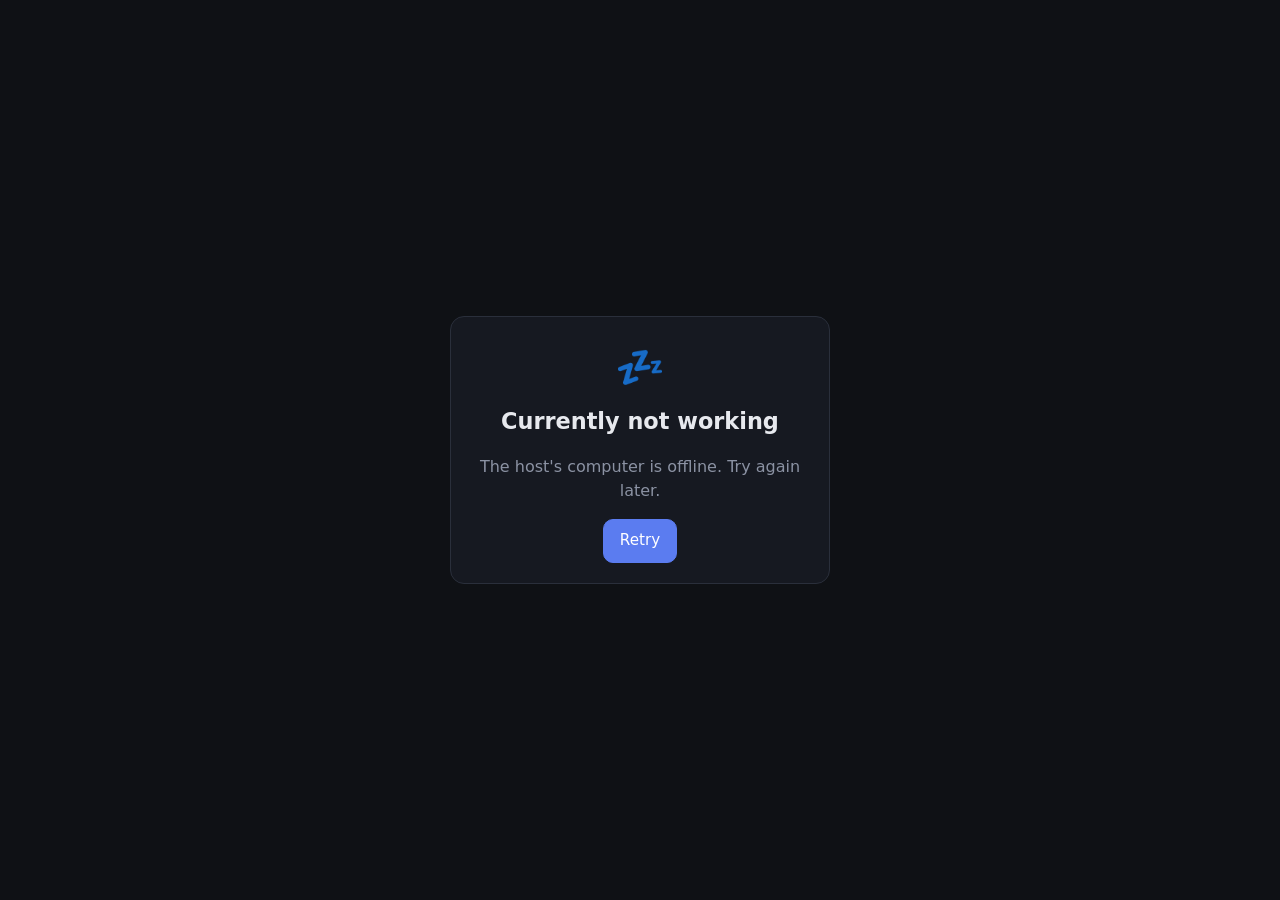
==== docs/index.html @ 932a5809 "Serve site from docs/ via branch deploy instead of Actions Co-Authored-By: Claude Sonnet 5.5 <norepl" ====
<!doctype html>
<html lang="en">
<head>
  <meta charset="utf-8">
  <meta name="viewport" content="width=device-width, initial-scale=1, viewport-fit=cover">
  <meta name="theme-color" content="#0f1115">
  <meta name="color-scheme" content="dark">
  <title>Chat</title>
  <link rel="manifest" href="manifest.webmanifest">
  <link rel="icon" href="icons/icon.svg" type="image/svg+xml">
  <link rel="apple-touch-icon" href="icons/icon-192.png">
  <link rel="stylesheet" href="style.css">
</head>
<body>
  <!-- Loading -->
  <section id="view-loading" class="center-view">
    <div class="spinner" aria-label="Loading"></div>
  </section>

  <!-- Offline / not working -->
  <section id="view-offline" class="center-view" hidden>
    <div class="card narrow">
      <div class="big-icon">&#x1F4A4;</div>
      <h1>Currently not working</h1>
      <p class="muted" id="offline-detail">The host's computer is offline. Try again later.</p>
      <button class="btn primary" id="offline-retry">Retry</button>
    </div>
  </section>

  <!-- Disabled -->
  <section id="view-disabled" class="center-view" hidden>
    <div class="card narrow">
      <div class="big-icon">&#x23F8;&#xFE0F;</div>
      <h1>Account paused</h1>
      <p class="muted">Your account is temporarily disabled.</p>
      <p id="disabled-until"></p>
      <div class="row gap">
        <button class="btn primary" id="disabled-retry">Check again</button>
        <button class="btn" data-action="logout">Log out</button>
      </div>
    </div>
  </section>

  <!-- Login -->
  <section id="view-login" class="center-view" hidden>
    <form class="card narrow" id="login-form" autocomplete="on">
      <div class="logo"><img src="icons/icon.svg" alt="" width="56" height="56"></div>
      <h1>Sign in</h1>
      <label>Username
        <input name="username" autocomplete="username" autocapitalize="none" spellcheck="false" required>
      </label>
      <label>Key
        <input name="key" type="password" autocomplete="current-password" spellcheck="false" required>
      </label>
      <p class="error" id="login-error" hidden></p>
      <button class="btn primary wide" type="submit">Sign in</button>
    </form>
  </section>

  <!-- Chat -->
  <section id="view-chat" class="app" hidden>
    <aside id="drawer" class="drawer">
      <div class="drawer-head">
        <button class="btn primary wide" id="new-chat">+ New chat</button>
      </div>
      <nav id="conv-list" class="conv-list"></nav>
      <div class="drawer-foot">
        <div class="meter" id="meter">
          <div class="meter-label" id="meter-label"></div>
          <div class="meter-bar"><div id="meter-fill"></div></div>
          <div class="meter-sub muted" id="meter-sub"></div>
        </div>
        <button class="btn wide" id="open-admin" hidden>Admin</button>
        <button class="btn wide ghost" data-action="logout">Log out <span id="whoami" class="muted"></span></button>
      </div>
    </aside>
    <div id="scrim" class="scrim" hidden></div>
    <main class="chat-main">
      <header class="topbar">
        <button class="icon-btn" id="menu-btn" aria-label="Conversations">&#9776;</button>
        <div class="topbar-title" id="chat-title">New chat</div>
        <button class="icon-btn" id="delete-chat" aria-label="Delete chat" title="Delete chat" hidden>&#128465;</button>
      </header>
      <div id="messages" class="messages">
        <div class="empty-hint" id="empty-hint">Ask me anything.</div>
      </div>
      <form id="composer" class="composer">
        <textarea id="input" rows="1" placeholder="Message" enterkeyhint="send"></textarea>
        <button class="send-btn" id="send" type="submit" aria-label="Send">&#10148;</button>
      </form>
    </main>
  </section>

  <!-- Admin -->
  <section id="view-admin" class="admin" hidden>
    <header class="topbar">
      <button class="icon-btn" id="admin-back" aria-label="Back">&#8592;</button>
      <div class="topbar-title">Accounts</div>
      <span></span>
    </header>
    <div class="admin-body">
      <form class="card" id="create-form">
        <h2>Create account</h2>
        <div class="grid3">
          <label>Username <input name="username" autocapitalize="none" spellcheck="false" required></label>
          <label>Daily tokens <input name="daily_allowance" type="number" min="0" step="1000" value="20000"></label>
          <label>Top-up tokens <input name="topup" type="number" min="0" step="1000" value="0"></label>
        </div>
        <p class="error" id="create-error" hidden></p>
        <button class="btn primary" type="submit">Create</button>
      </form>
      <div class="card keybox" id="keybox" hidden>
        <h2 id="keybox-title">New key</h2>
        <p class="muted">Shown only once. Send it to your friend now.</p>
        <div class="row gap">
          <code id="keybox-key" class="keytext"></code>
          <button class="btn" id="keybox-copy">Copy</button>
        </div>
        <button class="btn ghost" id="keybox-close">Done</button>
      </div>
      <input id="search" class="search" type="search" placeholder="Search by username or paste a key" autocapitalize="none" spellcheck="false">
      <div id="accounts"></div>
    </div>
  </section>

  <div id="toast" class="toast" hidden></div>
  <script src="app.js"></script>
</body>
</html>
---- docs/style.css ----
:root {
  --bg: #0f1115;
  --panel: #161921;
  --panel2: #1d212b;
  --line: #2a2f3b;
  --text: #e7e9ee;
  --muted: #8b92a3;
  --accent: #7c9cff;
  --accent2: #5b7cf0;
  --danger: #ff6b6b;
  --ok: #4fd18b;
  --radius: 14px;
  --safe-b: env(safe-area-inset-bottom, 0px);
  --safe-t: env(safe-area-inset-top, 0px);
}
* { box-sizing: border-box; }
html, body { height: 100%; margin: 0; }
body {
  background: var(--bg);
  color: var(--text);
  font: 16px/1.5 system-ui, -apple-system, "Segoe UI", Roboto, sans-serif;
  -webkit-font-smoothing: antialiased;
  overflow: hidden;
}
[hidden] { display: none !important; }
h1 { font-size: 1.4rem; margin: 0 0 .5rem; }
h2 { font-size: 1.05rem; margin: 0 0 .75rem; }
.muted { color: var(--muted); }
.error { color: var(--danger); margin: .25rem 0; font-size: .9rem; }
.row { display: flex; align-items: center; flex-wrap: wrap; }
.gap { gap: .5rem; }

/* ---------- controls ---------- */
.btn {
  appearance: none; border: 1px solid var(--line); background: var(--panel2); color: var(--text);
  padding: .6rem 1rem; border-radius: 10px; font: inherit; font-size: .95rem; cursor: pointer;
}
.btn:hover { border-color: #3a4152; }
.btn.primary { background: var(--accent2); border-color: var(--accent2); color: #fff; }
.btn.primary:hover { background: var(--accent); }
.btn.danger { color: var(--danger); }
.btn.ghost { background: transparent; }
.btn.small { padding: .35rem .7rem; font-size: .85rem; }
.btn.wide { width: 100%; }
.btn:disabled { opacity: .5; cursor: default; }
.icon-btn {
  appearance: none; border: 0; background: transparent; color: var(--text);
  font-size: 1.3rem; width: 44px; height: 44px; border-radius: 10px; cursor: pointer;
}
.icon-btn:hover { background: var(--panel2); }
input, textarea, select {
  font: inherit; color: var(--text); background: var(--bg); border: 1px solid var(--line);
  border-radius: 10px; padding: .6rem .75rem; width: 100%;
}
input:focus, textarea:focus, select:focus { outline: 2px solid var(--accent2); outline-offset: -1px; }
label { display: block; font-size: .85rem; color: var(--muted); margin-bottom: .75rem; }
label input { margin-top: .3rem; }

/* ---------- centered views ---------- */
.center-view { height: 100%; display: grid; place-items: center; padding: 16px; }
.card { background: var(--panel); border: 1px solid var(--line); border-radius: var(--radius); padding: 1.25rem; }
.card.narrow { width: 100%; max-width: 380px; text-align: center; }
.card.narrow label, .card.narrow .error { text-align: left; }
.big-icon { font-size: 2.5rem; margin-bottom: .5rem; }
.logo { margin-bottom: .5rem; }
.spinner {
  width: 36px; height: 36px; border-radius: 50%;
  border: 3px solid var(--line); border-top-color: var(--accent); animation: spin 1s linear infinite;
}
@keyframes spin { to { transform: rotate(360deg); } }

/* ---------- chat layout ---------- */
.app { height: 100%; display: flex; }
.drawer {
  width: 280px; flex-shrink: 0; background: var(--panel); border-right: 1px solid var(--line);
  display: flex; flex-direction: column; padding-top: var(--safe-t);
}
.drawer-head, .drawer-foot { padding: 12px; }
.drawer-foot { border-top: 1px solid var(--line); display: grid; gap: 8px; padding-bottom: calc(12px + var(--safe-b)); }
.conv-list { flex: 1; overflow-y: auto; padding: 0 8px; }
.conv-item {
  display: block; width: 100%; text-align: left; border: 0; background: transparent; color: var(--text);
  padding: .6rem .75rem; border-radius: 10px; font: inherit; font-size: .92rem; cursor: pointer;
  white-space: nowrap; overflow: hidden; text-overflow: ellipsis;
}
.conv-item:hover { background: var(--panel2); }
.conv-item.active { background: var(--panel2); color: #fff; }
.scrim { position: fixed; inset: 0; background: rgba(0,0,0,.5); z-index: 9; }

.chat-main { flex: 1; display: flex; flex-direction: column; min-width: 0; height: 100%; }
.topbar {
  display: flex; align-items: center; justify-content: space-between; gap: 8px;
  padding: calc(6px + var(--safe-t)) 8px 6px; border-bottom: 1px solid var(--line); background: var(--bg);
}
.topbar-title { flex: 1; font-weight: 600; white-space: nowrap; overflow: hidden; text-overflow: ellipsis; text-align: center; }
#menu-btn { visibility: hidden; }

.messages { flex: 1; overflow-y: auto; padding: 16px; display: flex; flex-direction: column; gap: 14px; }
.empty-hint { margin: auto; color: var(--muted); }
.msg { max-width: 760px; width: 100%; margin: 0 auto; }
.msg.user .bubble {
  margin-left: auto; width: fit-content; max-width: 85%; background: var(--accent2); color: #fff;
  padding: .55rem .9rem; border-radius: 18px 18px 4px 18px; white-space: pre-wrap; word-wrap: break-word;
}
.msg.assistant .bubble { word-wrap: break-word; }
.msg.assistant .bubble p { margin: 0 0 .7rem; }
.msg.assistant .bubble p:last-child { margin-bottom: 0; }
.msg.assistant .bubble ul, .msg.assistant .bubble ol { margin: 0 0 .7rem; padding-left: 1.4rem; }
.msg.assistant .bubble h3 { font-size: 1.05rem; margin: .8rem 0 .4rem; }
.msg.error .bubble { color: var(--danger); font-size: .92rem; }
.msg .meta { font-size: .75rem; color: var(--muted); margin-top: .3rem; }
code { font-family: ui-monospace, "JetBrains Mono", Menlo, Consolas, monospace; font-size: .88em; }
.bubble :not(pre) > code { background: var(--panel2); padding: .1rem .35rem; border-radius: 5px; }
.codeblock { position: relative; margin: 0 0 .7rem; }
.codeblock pre {
  margin: 0; background: #0a0c10; border: 1px solid var(--line); border-radius: 10px;
  padding: .8rem; overflow-x: auto; font-size: .85rem; line-height: 1.45;
}
.codeblock .lang { font-size: .72rem; color: var(--muted); padding: 0 0 .25rem .2rem; }
.codeblock .copy { position: absolute; top: 1.4rem; right: .4rem; }
.cursor::after { content: "\258D"; animation: blink 1s steps(2) infinite; color: var(--accent); }
@keyframes blink { 50% { opacity: 0; } }

.composer {
  display: flex; gap: 8px; align-items: flex-end; padding: 10px 12px calc(10px + var(--safe-b));
  border-top: 1px solid var(--line); background: var(--bg); max-width: 784px; width: 100%; margin: 0 auto;
}
.composer textarea { resize: none; max-height: 40vh; border-radius: 20px; padding: .6rem 1rem; }
.send-btn {
  flex-shrink: 0; width: 44px; height: 44px; border-radius: 50%; border: 0; background: var(--accent2);
  color: #fff; font-size: 1.1rem; cursor: pointer;
}
.send-btn:disabled { opacity: .4; }

.meter-label { font-size: .85rem; }
.meter-bar { height: 6px; background: var(--panel2); border-radius: 3px; overflow: hidden; margin: .35rem 0; }
#meter-fill { height: 100%; width: 0; background: var(--ok); transition: width .3s; }
.meter-sub { font-size: .75rem; }

/* ---------- admin ---------- */
.admin { height: 100%; display: flex; flex-direction: column; }
.admin-body { flex: 1; overflow-y: auto; padding: 16px; display: grid; gap: 14px; align-content: start; max-width: 900px; width: 100%; margin: 0 auto; }
.grid3 { display: grid; grid-template-columns: 1fr; gap: 0 12px; }
.search { font-size: 1rem; }
.keybox { border-color: var(--accent2); }
.keytext { flex: 1; min-width: 0; word-break: break-all; background: var(--bg); padding: .5rem .7rem; border-radius: 8px; border: 1px solid var(--line); user-select: all; }
.keybox .btn.ghost { margin-top: .75rem; }
#accounts { display: grid; gap: 12px; }
.acc-head { display: flex; align-items: center; gap: 8px; flex-wrap: wrap; margin-bottom: .5rem; }
.acc-name { font-weight: 600; font-size: 1.05rem; }
.badge { font-size: .72rem; padding: .1rem .5rem; border-radius: 99px; background: var(--panel2); border: 1px solid var(--line); }
.badge.owner { color: var(--accent); border-color: var(--accent2); }
.badge.off { color: var(--danger); border-color: var(--danger); }
.acc-stats { display: grid; grid-template-columns: repeat(2, 1fr); gap: 4px 12px; font-size: .85rem; margin-bottom: .75rem; }
.acc-stats b { font-weight: 600; }
.acc-actions { display: grid; gap: 8px; }
.acc-actions .row input, .acc-actions .row select { width: auto; flex: 1; min-width: 70px; padding: .35rem .6rem; }

.toast {
  position: fixed; left: 50%; bottom: calc(90px + var(--safe-b)); transform: translateX(-50%);
  background: var(--panel2); border: 1px solid var(--line); padding: .6rem 1rem; border-radius: 10px;
  z-index: 20; max-width: calc(100% - 32px); font-size: .9rem;
}

/* ---------- phone ---------- */
@media (max-width: 760px) {
  .drawer {
    position: fixed; top: 0; bottom: 0; left: 0; z-index: 10; width: 82%; max-width: 320px;
    transform: translateX(-100%); transition: transform .2s ease;
  }
  .drawer.open { transform: none; }
  #menu-btn { visibility: visible; }
}
@media (min-width: 761px) {
  .scrim { display: none !important; }
  .grid3 { grid-template-columns: 2fr 1fr 1fr; }
  .acc-stats { grid-template-columns: repeat(4, 1fr); }
}
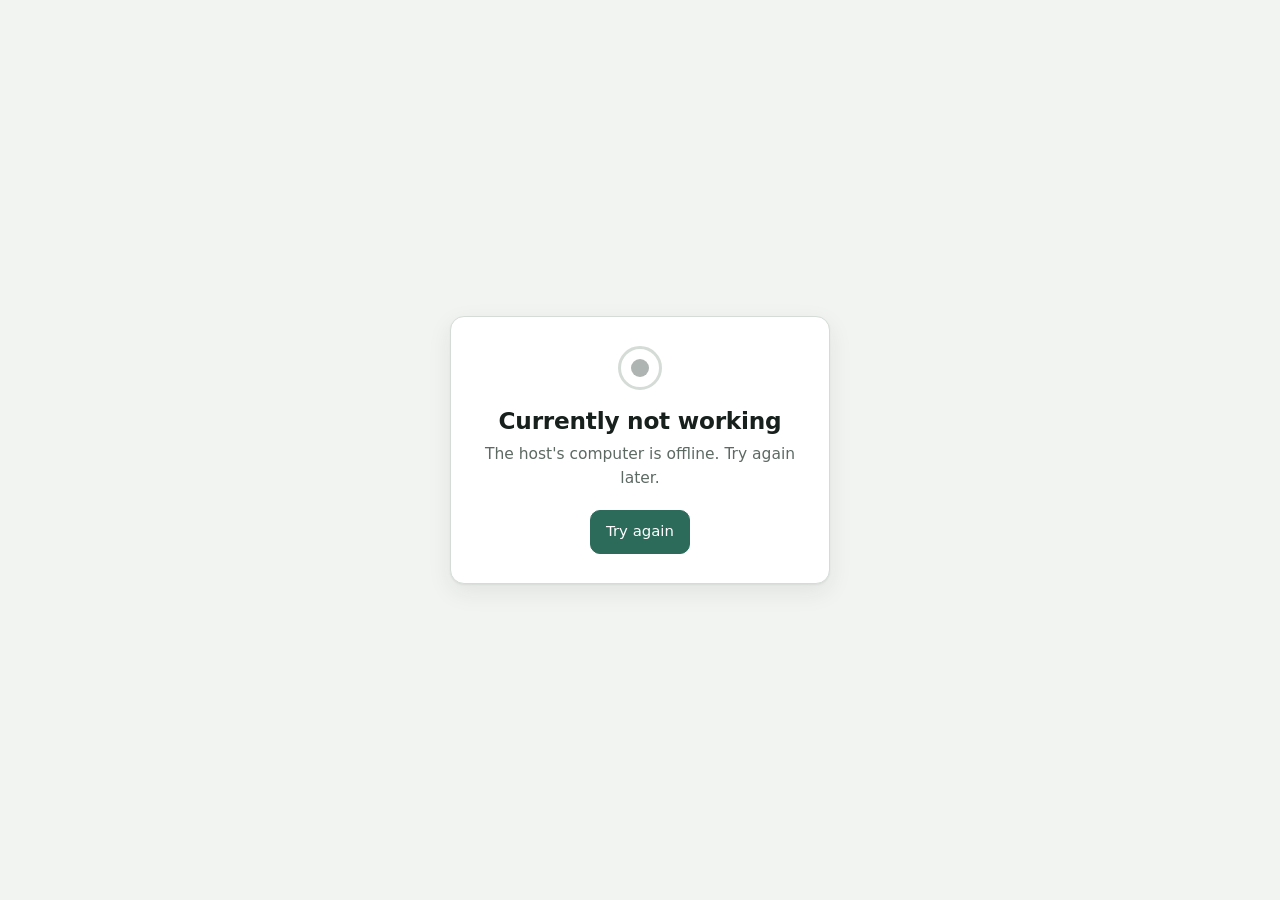
==== commit db22823b: "Frontend revamp: new look, projects, settings, edit/regenerate, stop, attachments, code panel - Ligh" ====
--- a/docs/index.html
+++ b/docs/index.html
@@ -2,14 +2,19 @@
 <html lang="en">
 <head>
   <meta charset="utf-8">
-  <meta name="viewport" content="width=device-width, initial-scale=1, viewport-fit=cover">
-  <meta name="theme-color" content="#0f1115">
-  <meta name="color-scheme" content="dark">
-  <title>Chat</title>
+  <meta name="viewport" content="width=device-width, initial-scale=1, viewport-fit=cover, interactive-widget=resizes-content">
+  <meta name="theme-color" content="#f2f4f1" media="(prefers-color-scheme: light)">
+  <meta name="theme-color" content="#151a18" media="(prefers-color-scheme: dark)">
+  <meta name="color-scheme" content="light dark">
+  <title>Nook</title>
   <link rel="manifest" href="manifest.webmanifest">
   <link rel="icon" href="icons/icon.svg" type="image/svg+xml">
   <link rel="apple-touch-icon" href="icons/icon-192.png">
   <link rel="stylesheet" href="style.css">
+  <script>
+    // Apply the saved theme before first paint (no flash).
+    try { var t = JSON.parse(localStorage.getItem("theme")); if (t === "light" || t === "dark") document.documentElement.dataset.theme = t; } catch (e) {}
+  </script>
 </head>
 <body>
   <!-- Loading -->
@@ -20,21 +25,21 @@
   <!-- Offline / not working -->
   <section id="view-offline" class="center-view" hidden>
     <div class="card narrow">
-      <div class="big-icon">&#x1F4A4;</div>
+      <div class="status-mark off" aria-hidden="true"></div>
       <h1>Currently not working</h1>
       <p class="muted" id="offline-detail">The host's computer is offline. Try again later.</p>
-      <button class="btn primary" id="offline-retry">Retry</button>
+      <button class="btn primary" id="offline-retry">Try again</button>
     </div>
   </section>
 
   <!-- Disabled -->
   <section id="view-disabled" class="center-view" hidden>
     <div class="card narrow">
-      <div class="big-icon">&#x23F8;&#xFE0F;</div>
+      <div class="status-mark paused" aria-hidden="true"></div>
       <h1>Account paused</h1>
       <p class="muted">Your account is temporarily disabled.</p>
       <p id="disabled-until"></p>
-      <div class="row gap">
+      <div class="row gap center">
         <button class="btn primary" id="disabled-retry">Check again</button>
         <button class="btn" data-action="logout">Log out</button>
       </div>
@@ -43,9 +48,10 @@
 
   <!-- Login -->
   <section id="view-login" class="center-view" hidden>
-    <form class="card narrow" id="login-form" autocomplete="on">
-      <div class="logo"><img src="icons/icon.svg" alt="" width="56" height="56"></div>
-      <h1>Sign in</h1>
+    <form class="card narrow login" id="login-form" autocomplete="on">
+      <img class="logo" src="icons/icon.svg" alt="" width="52" height="52">
+      <h1>Welcome to Nook</h1>
+      <p class="muted">Sign in with the username and key you were given.</p>
       <label>Username
         <input name="username" autocomplete="username" autocapitalize="none" spellcheck="false" required>
       </label>
@@ -59,44 +65,89 @@
 
   <!-- Chat -->
   <section id="view-chat" class="app" hidden>
-    <aside id="drawer" class="drawer">
+    <aside id="drawer" class="drawer" aria-label="Chats">
       <div class="drawer-head">
-        <button class="btn primary wide" id="new-chat">+ New chat</button>
-      </div>
-      <nav id="conv-list" class="conv-list"></nav>
+        <div class="brand"><img src="icons/icon.svg" alt="" width="26" height="26"><span>Nook</span></div>
+        <button class="icon-btn" id="theme-btn" aria-label="Theme" title="Theme"></button>
+        <button class="icon-btn desktop-only" id="collapse-btn" aria-label="Hide sidebar" title="Hide sidebar" data-icon="sidebar"></button>
+      </div>
+      <div class="drawer-actions">
+        <button class="btn primary wide" id="new-chat"><span data-icon="plus"></span>New chat</button>
+        <div class="search-wrap">
+          <span data-icon="search"></span>
+          <input id="chat-search" type="search" placeholder="Search chats" autocomplete="off" spellcheck="false" aria-label="Search chats">
+        </div>
+      </div>
+      <div class="drawer-scroll">
+        <div class="section-head">
+          <span>Projects</span>
+          <button class="icon-btn tiny" id="new-project" aria-label="New project" title="New project" data-icon="plus"></button>
+        </div>
+        <nav id="project-list" class="project-list"></nav>
+        <div class="section-head"><span id="chats-head">Chats</span></div>
+        <nav id="conv-list" class="conv-list"></nav>
+      </div>
       <div class="drawer-foot">
         <div class="meter" id="meter">
           <div class="meter-label" id="meter-label"></div>
           <div class="meter-bar"><div id="meter-fill"></div></div>
           <div class="meter-sub muted" id="meter-sub"></div>
         </div>
-        <button class="btn wide" id="open-admin" hidden>Admin</button>
-        <button class="btn wide ghost" data-action="logout">Log out <span id="whoami" class="muted"></span></button>
+        <div class="foot-row">
+          <button class="btn ghost" id="open-settings"><span data-icon="settings"></span>Settings</button>
+          <button class="btn ghost" id="open-admin" hidden><span data-icon="users"></span>Admin</button>
+        </div>
+        <button class="btn ghost wide logout" data-action="logout"><span data-icon="logout"></span>Log out <span id="whoami" class="muted"></span></button>
       </div>
     </aside>
     <div id="scrim" class="scrim" hidden></div>
     <main class="chat-main">
       <header class="topbar">
-        <button class="icon-btn" id="menu-btn" aria-label="Conversations">&#9776;</button>
-        <div class="topbar-title" id="chat-title">New chat</div>
-        <button class="icon-btn" id="delete-chat" aria-label="Delete chat" title="Delete chat" hidden>&#128465;</button>
+        <button class="icon-btn" id="menu-btn" aria-label="Show chats" title="Show chats" data-icon="menu"></button>
+        <div class="topbar-title">
+          <span id="chat-project" class="project-tag" hidden></span>
+          <span id="chat-title">New chat</span>
+        </div>
+        <button class="icon-btn" id="rename-chat" aria-label="Rename chat" title="Rename chat" data-icon="edit" hidden></button>
+        <button class="icon-btn" id="delete-chat" aria-label="Delete chat" title="Delete chat" data-icon="trash" hidden></button>
       </header>
-      <div id="messages" class="messages">
-        <div class="empty-hint" id="empty-hint">Ask me anything.</div>
-      </div>
-      <form id="composer" class="composer">
-        <textarea id="input" rows="1" placeholder="Message" enterkeyhint="send"></textarea>
-        <button class="send-btn" id="send" type="submit" aria-label="Send">&#10148;</button>
-      </form>
+      <div id="messages" class="messages"></div>
+      <div class="composer-wrap">
+        <form id="composer" class="composer">
+          <div id="attach-chips" class="chips" hidden></div>
+          <textarea id="input" rows="1" placeholder="Message Nook" enterkeyhint="send" aria-label="Message"></textarea>
+          <div class="composer-row">
+            <button class="icon-btn" id="attach-btn" type="button" aria-label="Attach text files" title="Attach text or code files" data-icon="clip"></button>
+            <input id="file-input" type="file" multiple hidden>
+            <span class="composer-hint muted" id="composer-hint"></span>
+            <button class="send-btn" id="send" type="submit" aria-label="Send" title="Send" data-icon="send"></button>
+            <button class="send-btn stop" id="stop" type="button" aria-label="Stop" title="Stop" data-icon="stop" hidden></button>
+          </div>
+        </form>
+      </div>
     </main>
+    <aside id="panel" class="panel" hidden aria-label="Code">
+      <header class="panel-head">
+        <div class="panel-title" id="panel-title">snippet.txt</div>
+        <div class="tabs" id="panel-tabs" role="tablist">
+          <button class="tab active" data-tab="code" role="tab">Code</button>
+          <button class="tab" data-tab="preview" role="tab">Preview</button>
+        </div>
+        <button class="icon-btn" id="panel-copy" aria-label="Copy code" title="Copy" data-icon="copy"></button>
+        <button class="icon-btn" id="panel-download" aria-label="Download" title="Download" data-icon="download"></button>
+        <button class="icon-btn" id="panel-close" aria-label="Close panel" title="Close (Esc)" data-icon="close"></button>
+      </header>
+      <pre class="panel-code" id="panel-code"><code></code></pre>
+      <iframe id="panel-preview" class="panel-preview" sandbox="allow-scripts" title="HTML preview" hidden></iframe>
+    </aside>
   </section>
 
   <!-- Admin -->
   <section id="view-admin" class="admin" hidden>
     <header class="topbar">
-      <button class="icon-btn" id="admin-back" aria-label="Back">&#8592;</button>
-      <div class="topbar-title">Accounts</div>
-      <span></span>
+      <button class="icon-btn" id="admin-back" aria-label="Back" title="Back to chat" data-icon="back"></button>
+      <div class="topbar-title"><span>Accounts</span></div>
+      <span class="icon-spacer"></span>
     </header>
     <div class="admin-body">
       <form class="card" id="create-form">
@@ -107,7 +158,7 @@
           <label>Top-up tokens <input name="topup" type="number" min="0" step="1000" value="0"></label>
         </div>
         <p class="error" id="create-error" hidden></p>
-        <button class="btn primary" type="submit">Create</button>
+        <button class="btn primary" type="submit">Create account</button>
       </form>
       <div class="card keybox" id="keybox" hidden>
         <h2 id="keybox-title">New key</h2>
@@ -123,7 +174,87 @@
     </div>
   </section>
 
-  <div id="toast" class="toast" hidden></div>
+  <!-- Settings dialog -->
+  <dialog id="settings-dialog" class="dialog">
+    <form method="dialog" id="settings-form">
+      <h2>Settings</h2>
+      <label>Custom instructions
+        <span class="field-help">Nook reads these before every chat. For example how you'd like answers written, or things to keep in mind about you.</span>
+        <textarea name="instructions" rows="7" maxlength="2000"></textarea>
+        <span class="counter" data-counter-for="instructions"></span>
+      </label>
+      <fieldset class="theme-pick">
+        <legend>Theme</legend>
+        <label><input type="radio" name="theme" value="system"> System</label>
+        <label><input type="radio" name="theme" value="light"> Light</label>
+        <label><input type="radio" name="theme" value="dark"> Dark</label>
+      </fieldset>
+      <p class="error" id="settings-error" hidden></p>
+      <div class="dialog-actions">
+        <button class="btn ghost" value="cancel" formnovalidate>Cancel</button>
+        <button class="btn primary" value="save" id="settings-save">Save</button>
+      </div>
+    </form>
+  </dialog>
+
+  <!-- Project dialog -->
+  <dialog id="project-dialog" class="dialog wide">
+    <form method="dialog" id="project-form">
+      <h2 id="project-dialog-title">New project</h2>
+      <label>Name <input name="name" maxlength="80" required></label>
+      <label>Instructions
+        <span class="field-help">Included in every chat in this project, after your custom instructions.</span>
+        <textarea name="instructions" rows="5" maxlength="2000"></textarea>
+        <span class="counter" data-counter-for="instructions"></span>
+      </label>
+      <div id="project-files-section">
+        <div class="files-head">
+          <span>Files <span class="muted" id="project-files-total"></span></span>
+          <button class="btn small" type="button" id="project-add-file"><span data-icon="clip"></span>Add files</button>
+          <input type="file" id="project-file-input" multiple hidden>
+        </div>
+        <ul class="file-list" id="project-files"></ul>
+        <p class="field-help">Text and code files only. Files that don't fit in a chat's context window are left out, and Nook tells you which.</p>
+      </div>
+      <p class="error" id="project-error" hidden></p>
+      <div class="dialog-actions">
+        <button class="btn danger ghost" type="button" id="project-delete">Delete project</button>
+        <span class="grow"></span>
+        <button class="btn ghost" value="cancel" formnovalidate>Cancel</button>
+        <button class="btn primary" value="save">Save</button>
+      </div>
+    </form>
+  </dialog>
+
+  <!-- Delete project dialog -->
+  <dialog id="delete-project-dialog" class="dialog">
+    <form method="dialog">
+      <h2>Delete this project?</h2>
+      <p class="muted">Its instructions and files are deleted. What should happen to its chats?</p>
+      <fieldset class="choice">
+        <label><input type="radio" name="chats" value="keep" checked> Keep the chats (move them out of the project)</label>
+        <label><input type="radio" name="chats" value="delete"> Delete the chats too</label>
+      </fieldset>
+      <div class="dialog-actions">
+        <button class="btn ghost" value="cancel">Cancel</button>
+        <button class="btn primary danger-fill" value="delete">Delete project</button>
+      </div>
+    </form>
+  </dialog>
+
+  <!-- Rename dialog -->
+  <dialog id="rename-dialog" class="dialog">
+    <form method="dialog">
+      <h2>Rename chat</h2>
+      <label>Title <input name="title" maxlength="120" required></label>
+      <div class="dialog-actions">
+        <button class="btn ghost" value="cancel" formnovalidate>Cancel</button>
+        <button class="btn primary" value="save">Rename</button>
+      </div>
+    </form>
+  </dialog>
+
+  <div id="toast" class="toast" hidden role="status"></div>
   <script src="app.js"></script>
 </body>
 </html>
--- a/docs/style.css
+++ b/docs/style.css
@@ -1,178 +1,368 @@
+/* Nook - plain CSS, light + dark. Theme follows the system unless html[data-theme] is set. */
 :root {
-  --bg: #0f1115;
-  --panel: #161921;
-  --panel2: #1d212b;
-  --line: #2a2f3b;
-  --text: #e7e9ee;
-  --muted: #8b92a3;
-  --accent: #7c9cff;
-  --accent2: #5b7cf0;
-  --danger: #ff6b6b;
-  --ok: #4fd18b;
+  --bg: #f2f4f1;
+  --surface: #ffffff;
+  --surface-2: #e7ebe7;
+  --hover: #e2e7e3;
+  --line: #d5dcd7;
+  --text: #17201c;
+  --muted: #5d6a64;
+  --accent: #2c6b5a;
+  --accent-hover: #24584a;
+  --accent-ink: #ffffff;
+  --accent-soft: #dce9e3;
+  --user: #dde8e2;
+  --code-bg: #f6f8f6;
+  --danger: #b93a34;
+  --ok: #2f8a5f;
+  --shadow: 0 1px 2px rgba(20, 32, 27, .06), 0 8px 24px rgba(20, 32, 27, .08);
   --radius: 14px;
+  --font: system-ui, -apple-system, "Segoe UI", Roboto, "Helvetica Neue", sans-serif;
+  --font-round: ui-rounded, "SF Pro Rounded", "Nunito", "Quicksand", system-ui, sans-serif;
+  --mono: ui-monospace, "JetBrains Mono", "SF Mono", Menlo, Consolas, monospace;
   --safe-b: env(safe-area-inset-bottom, 0px);
   --safe-t: env(safe-area-inset-top, 0px);
-}
+  color-scheme: light;
+}
+@media (prefers-color-scheme: dark) {
+  :root:not([data-theme="light"]) {
+    --bg: #151a18; --surface: #1c2220; --surface-2: #252c29; --hover: #2a322f; --line: #313a36;
+    --text: #e2e8e4; --muted: #929f99; --accent: #6cc3a5; --accent-hover: #86d2b7; --accent-ink: #0d1c16;
+    --accent-soft: #223631; --user: #24332d; --code-bg: #111614; --danger: #f07a72; --ok: #5cc98f;
+    --shadow: 0 1px 2px rgba(0, 0, 0, .3), 0 10px 30px rgba(0, 0, 0, .35);
+    color-scheme: dark;
+  }
+}
+:root[data-theme="dark"] {
+  --bg: #151a18; --surface: #1c2220; --surface-2: #252c29; --hover: #2a322f; --line: #313a36;
+  --text: #e2e8e4; --muted: #929f99; --accent: #6cc3a5; --accent-hover: #86d2b7; --accent-ink: #0d1c16;
+  --accent-soft: #223631; --user: #24332d; --code-bg: #111614; --danger: #f07a72; --ok: #5cc98f;
+  --shadow: 0 1px 2px rgba(0, 0, 0, .3), 0 10px 30px rgba(0, 0, 0, .35);
+  color-scheme: dark;
+}
+
 * { box-sizing: border-box; }
 html, body { height: 100%; margin: 0; }
 body {
-  background: var(--bg);
-  color: var(--text);
-  font: 16px/1.5 system-ui, -apple-system, "Segoe UI", Roboto, sans-serif;
-  -webkit-font-smoothing: antialiased;
-  overflow: hidden;
+  background: var(--bg); color: var(--text);
+  font: 15.5px/1.6 var(--font);
+  -webkit-font-smoothing: antialiased; overflow: hidden;
+  -webkit-tap-highlight-color: transparent;
 }
 [hidden] { display: none !important; }
-h1 { font-size: 1.4rem; margin: 0 0 .5rem; }
-h2 { font-size: 1.05rem; margin: 0 0 .75rem; }
+h1 { font: 650 1.45rem/1.25 var(--font-round); margin: 0 0 .4rem; letter-spacing: -.01em; }
+h2 { font: 650 1.1rem/1.3 var(--font-round); margin: 0 0 .9rem; }
 .muted { color: var(--muted); }
 .error { color: var(--danger); margin: .25rem 0; font-size: .9rem; }
 .row { display: flex; align-items: center; flex-wrap: wrap; }
 .gap { gap: .5rem; }
+.center { justify-content: center; }
+.grow { flex: 1; }
+:focus-visible { outline: 2px solid var(--accent); outline-offset: 2px; }
+
+/* ---------- icons (SVG injected from app.js) ---------- */
+.ico { width: 18px; height: 18px; flex-shrink: 0; display: block; }
+[data-icon]:empty { display: inline-grid; place-items: center; }
 
 /* ---------- controls ---------- */
 .btn {
-  appearance: none; border: 1px solid var(--line); background: var(--panel2); color: var(--text);
-  padding: .6rem 1rem; border-radius: 10px; font: inherit; font-size: .95rem; cursor: pointer;
-}
-.btn:hover { border-color: #3a4152; }
-.btn.primary { background: var(--accent2); border-color: var(--accent2); color: #fff; }
-.btn.primary:hover { background: var(--accent); }
+  appearance: none; display: inline-flex; align-items: center; justify-content: center; gap: .45rem;
+  border: 1px solid var(--line); background: var(--surface); color: var(--text);
+  padding: .55rem .95rem; border-radius: 10px; font: inherit; font-size: .93rem; font-weight: 500;
+  cursor: pointer; transition: background .15s, border-color .15s;
+}
+.btn:hover { background: var(--hover); }
+.btn.primary { background: var(--accent); border-color: var(--accent); color: var(--accent-ink); }
+.btn.primary:hover { background: var(--accent-hover); border-color: var(--accent-hover); }
 .btn.danger { color: var(--danger); }
-.btn.ghost { background: transparent; }
-.btn.small { padding: .35rem .7rem; font-size: .85rem; }
+.btn.danger-fill { background: var(--danger); border-color: var(--danger); color: #fff; }
+.btn.ghost { background: transparent; border-color: transparent; }
+.btn.ghost:hover { background: var(--hover); }
+.btn.small { padding: .32rem .65rem; font-size: .84rem; }
 .btn.wide { width: 100%; }
 .btn:disabled { opacity: .5; cursor: default; }
 .icon-btn {
-  appearance: none; border: 0; background: transparent; color: var(--text);
-  font-size: 1.3rem; width: 44px; height: 44px; border-radius: 10px; cursor: pointer;
-}
-.icon-btn:hover { background: var(--panel2); }
+  appearance: none; border: 0; background: transparent; color: var(--muted);
+  width: 38px; height: 38px; border-radius: 10px; cursor: pointer; flex-shrink: 0;
+  display: inline-grid; place-items: center; transition: background .15s, color .15s;
+}
+.icon-btn:hover { background: var(--hover); color: var(--text); }
+.icon-btn.tiny { width: 28px; height: 28px; border-radius: 8px; }
+.icon-btn.tiny .ico { width: 15px; height: 15px; }
+.icon-spacer { width: 38px; }
 input, textarea, select {
-  font: inherit; color: var(--text); background: var(--bg); border: 1px solid var(--line);
+  font: inherit; color: var(--text); background: var(--surface); border: 1px solid var(--line);
   border-radius: 10px; padding: .6rem .75rem; width: 100%;
 }
-input:focus, textarea:focus, select:focus { outline: 2px solid var(--accent2); outline-offset: -1px; }
-label { display: block; font-size: .85rem; color: var(--muted); margin-bottom: .75rem; }
-label input { margin-top: .3rem; }
+input:focus, textarea:focus, select:focus { outline: 2px solid var(--accent); outline-offset: -1px; border-color: transparent; }
+textarea { resize: vertical; line-height: 1.5; }
+label { display: block; font-size: .87rem; font-weight: 500; color: var(--text); margin-bottom: .9rem; }
+label > input, label > textarea { margin-top: .35rem; }
+.field-help { display: block; font-weight: 400; color: var(--muted); font-size: .82rem; margin-top: .1rem; }
+.counter { display: block; text-align: right; font-size: .75rem; color: var(--muted); font-weight: 400; margin-top: .2rem; }
+.counter.over { color: var(--danger); }
 
 /* ---------- centered views ---------- */
 .center-view { height: 100%; display: grid; place-items: center; padding: 16px; }
-.card { background: var(--panel); border: 1px solid var(--line); border-radius: var(--radius); padding: 1.25rem; }
-.card.narrow { width: 100%; max-width: 380px; text-align: center; }
+.card { background: var(--surface); border: 1px solid var(--line); border-radius: var(--radius); padding: 1.3rem; }
+.card.narrow { width: 100%; max-width: 380px; text-align: center; box-shadow: var(--shadow); padding: 1.8rem 1.5rem; }
 .card.narrow label, .card.narrow .error { text-align: left; }
-.big-icon { font-size: 2.5rem; margin-bottom: .5rem; }
-.logo { margin-bottom: .5rem; }
+.card.narrow > p { margin: 0 0 1.2rem; }
+.login .logo { display: block; margin: 0 auto .9rem; border-radius: 14px; }
+.status-mark { width: 44px; height: 44px; border-radius: 50%; margin: 0 auto 1rem; border: 3px solid var(--line); position: relative; }
+.status-mark.off::after { content: ""; position: absolute; inset: 10px; border-radius: 50%; background: var(--muted); opacity: .5; }
+.status-mark.paused::before, .status-mark.paused::after { content: ""; position: absolute; top: 11px; bottom: 11px; width: 5px; border-radius: 2px; background: var(--muted); }
+.status-mark.paused::before { left: 13px; } .status-mark.paused::after { right: 13px; }
 .spinner {
-  width: 36px; height: 36px; border-radius: 50%;
+  width: 32px; height: 32px; border-radius: 50%;
   border: 3px solid var(--line); border-top-color: var(--accent); animation: spin 1s linear infinite;
 }
 @keyframes spin { to { transform: rotate(360deg); } }
 
-/* ---------- chat layout ---------- */
-.app { height: 100%; display: flex; }
+/* ---------- app layout ---------- */
+.app { height: 100%; display: flex; position: relative; }
 .drawer {
-  width: 280px; flex-shrink: 0; background: var(--panel); border-right: 1px solid var(--line);
+  width: 288px; flex-shrink: 0; background: var(--bg); border-right: 1px solid var(--line);
   display: flex; flex-direction: column; padding-top: var(--safe-t);
-}
-.drawer-head, .drawer-foot { padding: 12px; }
-.drawer-foot { border-top: 1px solid var(--line); display: grid; gap: 8px; padding-bottom: calc(12px + var(--safe-b)); }
-.conv-list { flex: 1; overflow-y: auto; padding: 0 8px; }
-.conv-item {
-  display: block; width: 100%; text-align: left; border: 0; background: transparent; color: var(--text);
-  padding: .6rem .75rem; border-radius: 10px; font: inherit; font-size: .92rem; cursor: pointer;
-  white-space: nowrap; overflow: hidden; text-overflow: ellipsis;
-}
-.conv-item:hover { background: var(--panel2); }
-.conv-item.active { background: var(--panel2); color: #fff; }
-.scrim { position: fixed; inset: 0; background: rgba(0,0,0,.5); z-index: 9; }
-
-.chat-main { flex: 1; display: flex; flex-direction: column; min-width: 0; height: 100%; }
+  transition: margin-left .22s ease, transform .22s ease;
+}
+.app.collapsed .drawer { margin-left: -288px; }
+.drawer-head { display: flex; align-items: center; gap: 2px; padding: 12px 10px 6px 16px; }
+.brand { flex: 1; display: flex; align-items: center; gap: .55rem; font: 700 1.15rem var(--font-round); letter-spacing: -.01em; }
+.brand img { border-radius: 8px; }
+.drawer-actions { padding: 6px 12px 8px; display: grid; gap: 8px; }
+.search-wrap { position: relative; }
+.search-wrap > span { position: absolute; left: 10px; top: 50%; transform: translateY(-50%); color: var(--muted); pointer-events: none; }
+.search-wrap .ico { width: 16px; height: 16px; }
+.search-wrap input { padding: .5rem .7rem .5rem 2rem; font-size: .9rem; background: var(--surface); }
+.drawer-scroll { flex: 1; overflow-y: auto; padding: 0 8px 12px; overscroll-behavior: contain; }
+.section-head {
+  display: flex; align-items: center; justify-content: space-between;
+  padding: 12px 8px 4px 10px; font-size: .78rem; font-weight: 600; color: var(--muted);
+}
+.project-list, .conv-list { display: grid; grid-template-columns: minmax(0, 1fr); gap: 1px; }
+.item {
+  position: relative; display: flex; align-items: center; gap: .5rem; width: 100%;
+  border: 0; background: transparent; color: var(--text); text-align: left;
+  padding: .48rem .6rem; border-radius: 9px; font: inherit; font-size: .9rem; cursor: pointer; min-height: 36px;
+}
+.item:hover { background: var(--hover); }
+.item.active { background: var(--surface-2); font-weight: 550; }
+.item .label { flex: 1; min-width: 0; white-space: nowrap; overflow: hidden; text-overflow: ellipsis; }
+.item .sub { display: block; font-size: .78rem; color: var(--muted); font-weight: 400; white-space: nowrap; overflow: hidden; text-overflow: ellipsis; }
+.item .lead { color: var(--muted); display: grid; }
+.item .lead .ico { width: 16px; height: 16px; }
+.item .pin-mark .ico { width: 13px; height: 13px; color: var(--accent); }
+.item-actions { display: none; gap: 0; margin-right: -4px; }
+.item:hover .item-actions, .item.active .item-actions, .item:focus-within .item-actions { display: flex; }
+.item-actions .icon-btn { width: 28px; height: 28px; border-radius: 7px; }
+.item-actions .icon-btn .ico { width: 15px; height: 15px; }
+.item-actions .icon-btn.on { color: var(--accent); }
+.list-empty { color: var(--muted); font-size: .85rem; padding: .4rem .6rem; }
+.drawer-foot { border-top: 1px solid var(--line); padding: 12px 12px calc(10px + var(--safe-b)); display: grid; gap: 6px; }
+.foot-row { display: flex; gap: 4px; }
+.foot-row .btn { flex: 1; justify-content: flex-start; padding: .45rem .6rem; }
+.drawer-foot .logout { justify-content: flex-start; padding: .45rem .6rem; }
+.meter { padding: 2px 4px 6px; }
+.meter-label { font-size: .82rem; font-weight: 500; }
+.meter-bar { height: 5px; background: var(--surface-2); border-radius: 3px; overflow: hidden; margin: .35rem 0 .25rem; }
+#meter-fill { height: 100%; width: 0; background: var(--accent); border-radius: 3px; transition: width .3s; }
+.meter-sub { font-size: .74rem; }
+.scrim { position: fixed; inset: 0; background: rgba(10, 16, 13, .45); z-index: 30; }
+
+/* ---------- chat ---------- */
+.chat-main { flex: 1; display: flex; flex-direction: column; min-width: 0; height: 100%; background: var(--surface); }
 .topbar {
-  display: flex; align-items: center; justify-content: space-between; gap: 8px;
-  padding: calc(6px + var(--safe-t)) 8px 6px; border-bottom: 1px solid var(--line); background: var(--bg);
-}
-.topbar-title { flex: 1; font-weight: 600; white-space: nowrap; overflow: hidden; text-overflow: ellipsis; text-align: center; }
-#menu-btn { visibility: hidden; }
-
-.messages { flex: 1; overflow-y: auto; padding: 16px; display: flex; flex-direction: column; gap: 14px; }
-.empty-hint { margin: auto; color: var(--muted); }
-.msg { max-width: 760px; width: 100%; margin: 0 auto; }
+  display: flex; align-items: center; gap: 4px; min-height: 54px;
+  padding: calc(6px + var(--safe-t)) 10px 6px; border-bottom: 1px solid var(--line); background: var(--surface);
+}
+.topbar-title { flex: 1; min-width: 0; display: flex; align-items: center; gap: .5rem; font-weight: 600; padding: 0 .3rem; }
+.topbar-title > span:last-child { white-space: nowrap; overflow: hidden; text-overflow: ellipsis; }
+.project-tag {
+  flex-shrink: 0; font-size: .76rem; font-weight: 600; color: var(--accent); background: var(--accent-soft);
+  padding: .12rem .55rem; border-radius: 99px; max-width: 40%; overflow: hidden; text-overflow: ellipsis; white-space: nowrap;
+}
+#menu-btn { display: none; }
+.app.collapsed #menu-btn { display: inline-grid; }
+
+.messages { flex: 1; overflow-y: auto; padding: 24px 18px 12px; display: flex; flex-direction: column; gap: 12px; scroll-behavior: auto; }
+.msg { max-width: 740px; width: 100%; margin: 0 auto; position: relative; }
+.msg.user { display: flex; flex-direction: column; align-items: flex-end; }
 .msg.user .bubble {
-  margin-left: auto; width: fit-content; max-width: 85%; background: var(--accent2); color: #fff;
-  padding: .55rem .9rem; border-radius: 18px 18px 4px 18px; white-space: pre-wrap; word-wrap: break-word;
-}
-.msg.assistant .bubble { word-wrap: break-word; }
-.msg.assistant .bubble p { margin: 0 0 .7rem; }
-.msg.assistant .bubble p:last-child { margin-bottom: 0; }
-.msg.assistant .bubble ul, .msg.assistant .bubble ol { margin: 0 0 .7rem; padding-left: 1.4rem; }
-.msg.assistant .bubble h3 { font-size: 1.05rem; margin: .8rem 0 .4rem; }
-.msg.error .bubble { color: var(--danger); font-size: .92rem; }
-.msg .meta { font-size: .75rem; color: var(--muted); margin-top: .3rem; }
-code { font-family: ui-monospace, "JetBrains Mono", Menlo, Consolas, monospace; font-size: .88em; }
-.bubble :not(pre) > code { background: var(--panel2); padding: .1rem .35rem; border-radius: 5px; }
-.codeblock { position: relative; margin: 0 0 .7rem; }
-.codeblock pre {
-  margin: 0; background: #0a0c10; border: 1px solid var(--line); border-radius: 10px;
-  padding: .8rem; overflow-x: auto; font-size: .85rem; line-height: 1.45;
-}
-.codeblock .lang { font-size: .72rem; color: var(--muted); padding: 0 0 .25rem .2rem; }
-.codeblock .copy { position: absolute; top: 1.4rem; right: .4rem; }
-.cursor::after { content: "\258D"; animation: blink 1s steps(2) infinite; color: var(--accent); }
-@keyframes blink { 50% { opacity: 0; } }
-
+  max-width: 85%; background: var(--user); padding: .6rem 1rem; border-radius: 18px 18px 6px 18px;
+  white-space: pre-wrap; overflow-wrap: anywhere;
+}
+.msg.assistant .bubble { overflow-wrap: anywhere; }
+.bubble p { margin: 0 0 .8rem; }
+.bubble p:last-child, .bubble > :last-child { margin-bottom: 0; }
+.bubble ul, .bubble ol { margin: 0 0 .8rem; padding-left: 1.4rem; }
+.bubble li { margin: .2rem 0; }
+.bubble h3 { font: 650 1.05rem/1.35 var(--font-round); margin: 1.1rem 0 .45rem; }
+.bubble h3:first-child { margin-top: 0; }
+.msg.error .bubble { color: var(--danger); font-size: .92rem; background: transparent; padding: 0; }
+.msg-tools { display: flex; gap: 2px; margin-top: 4px; opacity: 0; transition: opacity .15s; align-items: center; }
+.msg:hover .msg-tools, .msg:focus-within .msg-tools, .msg.last .msg-tools { opacity: 1; }
+.msg-tools .icon-btn { width: 30px; height: 30px; border-radius: 8px; }
+.msg-tools .icon-btn .ico { width: 16px; height: 16px; }
+.msg-tools .meta { font-size: .75rem; color: var(--muted); margin-left: 6px; }
+.notice { font-size: .82rem; color: var(--muted); background: var(--surface-2); border-radius: 10px; padding: .45rem .7rem; margin-bottom: .6rem; }
+.msg.user .chips { justify-content: flex-end; margin-bottom: 6px; max-width: 85%; }
+.edit-box { width: 100%; max-width: 85%; display: grid; gap: 8px; }
+.edit-box textarea { min-height: 80px; resize: vertical; }
+.edit-box .row { justify-content: flex-end; }
+
+code { font-family: var(--mono); font-size: .86em; }
+.bubble :not(pre) > code { background: var(--surface-2); padding: .1rem .35rem; border-radius: 5px; }
+.codeblock { margin: 0 0 .8rem; border: 1px solid var(--line); border-radius: 12px; overflow: hidden; background: var(--code-bg); }
+.codeblock-head { display: flex; align-items: center; gap: 2px; padding: 3px 4px 3px 12px; border-bottom: 1px solid var(--line); }
+.codeblock-head .lang { flex: 1; font-size: .76rem; color: var(--muted); font-family: var(--mono); }
+.codeblock-head .btn { padding: .22rem .55rem; font-size: .78rem; background: transparent; border-color: transparent; color: var(--muted); }
+.codeblock-head .btn:hover { color: var(--text); background: var(--hover); }
+.codeblock-head .btn .ico { width: 14px; height: 14px; }
+.codeblock pre { margin: 0; padding: .8rem 1rem; overflow-x: auto; font-size: .84rem; line-height: 1.5; }
+.cursor::after { content: ""; display: inline-block; width: .55em; height: .55em; margin-left: .2em; border-radius: 50%; background: var(--accent); animation: pulse 1s ease-in-out infinite; vertical-align: middle; }
+@keyframes pulse { 50% { opacity: .25; transform: scale(.8); } }
+
+/* empty state */
+.empty { margin: auto; max-width: 560px; width: 100%; text-align: center; padding: 20px 4px; }
+.empty .greet { font: 650 clamp(1.7rem, 4.5vw, 2.3rem)/1.15 var(--font-round); letter-spacing: -.02em; margin: 0 0 .5rem; }
+.empty .lede { color: var(--muted); margin: 0 0 1.4rem; }
+.suggestions { display: flex; flex-wrap: wrap; gap: 8px; justify-content: center; }
+.suggestions .btn { border-radius: 99px; font-size: .88rem; color: var(--muted); }
+.suggestions .btn:hover { color: var(--text); }
+
+/* composer */
+.composer-wrap { padding: 6px 14px calc(12px + var(--safe-b)); background: var(--surface); }
 .composer {
-  display: flex; gap: 8px; align-items: flex-end; padding: 10px 12px calc(10px + var(--safe-b));
-  border-top: 1px solid var(--line); background: var(--bg); max-width: 784px; width: 100%; margin: 0 auto;
-}
-.composer textarea { resize: none; max-height: 40vh; border-radius: 20px; padding: .6rem 1rem; }
+  max-width: 740px; margin: 0 auto; background: var(--surface); border: 1px solid var(--line);
+  border-radius: 20px; padding: 8px 8px 6px 14px; box-shadow: var(--shadow); transition: border-color .15s;
+}
+.composer:focus-within { border-color: var(--accent); }
+.composer.dragging { border-style: dashed; border-color: var(--accent); }
+.composer textarea {
+  display: block; border: 0; padding: .4rem 0; resize: none; max-height: 40vh; background: transparent;
+  font-size: 1rem;
+}
+.composer textarea:focus { outline: none; }
+.composer-row { display: flex; align-items: center; gap: 6px; margin-left: -8px; }
+.composer-hint { flex: 1; font-size: .75rem; min-width: 0; white-space: nowrap; overflow: hidden; text-overflow: ellipsis; }
 .send-btn {
-  flex-shrink: 0; width: 44px; height: 44px; border-radius: 50%; border: 0; background: var(--accent2);
-  color: #fff; font-size: 1.1rem; cursor: pointer;
-}
-.send-btn:disabled { opacity: .4; }
-
-.meter-label { font-size: .85rem; }
-.meter-bar { height: 6px; background: var(--panel2); border-radius: 3px; overflow: hidden; margin: .35rem 0; }
-#meter-fill { height: 100%; width: 0; background: var(--ok); transition: width .3s; }
-.meter-sub { font-size: .75rem; }
+  flex-shrink: 0; width: 36px; height: 36px; border-radius: 12px; border: 0; background: var(--accent);
+  color: var(--accent-ink); cursor: pointer; display: grid; place-items: center; transition: background .15s, opacity .15s;
+}
+.send-btn:hover { background: var(--accent-hover); }
+.send-btn:disabled { opacity: .35; cursor: default; }
+.send-btn.stop { background: var(--text); color: var(--surface); }
+.chips { display: flex; flex-wrap: wrap; gap: 6px; padding-bottom: 6px; }
+.chip {
+  display: inline-flex; align-items: center; gap: .35rem; max-width: 100%; font-size: .8rem;
+  background: var(--surface-2); border: 1px solid var(--line); border-radius: 8px; padding: .2rem .25rem .2rem .5rem;
+}
+.chip .ico { width: 14px; height: 14px; color: var(--muted); }
+.chip .name { white-space: nowrap; overflow: hidden; text-overflow: ellipsis; max-width: 200px; }
+.chip .size { color: var(--muted); }
+.chip button { border: 0; background: transparent; color: var(--muted); cursor: pointer; padding: 0 2px; display: grid; border-radius: 5px; }
+.chip button:hover { color: var(--text); background: var(--hover); }
+.chip.static { padding-right: .5rem; }
+
+/* ---------- code panel ---------- */
+.panel {
+  width: min(46vw, 720px); flex-shrink: 0; display: flex; flex-direction: column; background: var(--surface);
+  border-left: 1px solid var(--line); padding-top: var(--safe-t); min-width: 0;
+}
+.panel-head { display: flex; align-items: center; gap: 4px; padding: 8px 8px 8px 14px; border-bottom: 1px solid var(--line); min-height: 54px; }
+.panel-title { flex: 1; min-width: 0; font-family: var(--mono); font-size: .85rem; white-space: nowrap; overflow: hidden; text-overflow: ellipsis; }
+.tabs { display: flex; background: var(--surface-2); border-radius: 9px; padding: 2px; margin-right: 4px; }
+.tab { border: 0; background: transparent; color: var(--muted); font: inherit; font-size: .82rem; padding: .25rem .7rem; border-radius: 7px; cursor: pointer; }
+.tab.active { background: var(--surface); color: var(--text); box-shadow: 0 1px 2px rgba(0,0,0,.12); }
+.panel-code { flex: 1; margin: 0; overflow: auto; padding: 1rem 1.1rem; background: var(--code-bg); font-size: .84rem; line-height: 1.55; }
+.panel-preview { flex: 1; border: 0; width: 100%; background: #fff; }
+
+/* ---------- dialogs ---------- */
+.dialog {
+  border: 1px solid var(--line); border-radius: 18px; padding: 1.4rem; width: min(480px, calc(100vw - 32px));
+  background: var(--surface); color: var(--text); box-shadow: var(--shadow); max-height: calc(100dvh - 32px);
+}
+.dialog.wide { width: min(600px, calc(100vw - 32px)); }
+.dialog::backdrop { background: rgba(10, 16, 13, .45); }
+.dialog[open] { animation: rise .18s ease-out; }
+@keyframes rise { from { opacity: 0; transform: translateY(8px) scale(.98); } }
+.dialog-actions { display: flex; gap: 8px; justify-content: flex-end; align-items: center; margin-top: 1.1rem; flex-wrap: wrap; }
+fieldset { border: 0; padding: 0; margin: 0 0 .9rem; }
+legend { font-size: .87rem; font-weight: 500; margin-bottom: .4rem; padding: 0; }
+.theme-pick { display: flex; gap: 6px; flex-wrap: wrap; }
+.theme-pick legend { width: 100%; }
+.theme-pick label, .choice label {
+  display: flex; align-items: center; gap: .5rem; margin: 0; font-weight: 400; cursor: pointer;
+  border: 1px solid var(--line); border-radius: 10px; padding: .5rem .8rem;
+}
+.theme-pick label { flex: 1; min-width: 90px; }
+.choice { display: grid; gap: 8px; }
+.theme-pick input, .choice input { width: auto; margin: 0; accent-color: var(--accent); }
+.theme-pick label:has(input:checked), .choice label:has(input:checked) { border-color: var(--accent); background: var(--accent-soft); }
+.files-head { display: flex; align-items: center; justify-content: space-between; gap: 8px; font-size: .87rem; font-weight: 500; margin-bottom: .4rem; }
+.file-list { list-style: none; padding: 0; margin: 0 0 .4rem; border: 1px solid var(--line); border-radius: 10px; max-height: 220px; overflow-y: auto; }
+.file-list:empty { display: none; }
+.file-list li { display: flex; align-items: center; gap: .5rem; padding: .35rem .4rem .35rem .7rem; font-size: .87rem; border-top: 1px solid var(--line); }
+.file-list li:first-child { border-top: 0; }
+.file-list .name { flex: 1; min-width: 0; overflow: hidden; text-overflow: ellipsis; white-space: nowrap; }
 
 /* ---------- admin ---------- */
-.admin { height: 100%; display: flex; flex-direction: column; }
-.admin-body { flex: 1; overflow-y: auto; padding: 16px; display: grid; gap: 14px; align-content: start; max-width: 900px; width: 100%; margin: 0 auto; }
+.admin { height: 100%; display: flex; flex-direction: column; background: var(--bg); }
+.admin .topbar { background: var(--bg); }
+.admin .topbar-title { justify-content: center; }
+.admin-body { flex: 1; overflow-y: auto; padding: 18px 16px 32px; display: grid; gap: 14px; align-content: start; max-width: 900px; width: 100%; margin: 0 auto; }
 .grid3 { display: grid; grid-template-columns: 1fr; gap: 0 12px; }
 .search { font-size: 1rem; }
-.keybox { border-color: var(--accent2); }
-.keytext { flex: 1; min-width: 0; word-break: break-all; background: var(--bg); padding: .5rem .7rem; border-radius: 8px; border: 1px solid var(--line); user-select: all; }
+.keybox { border-color: var(--accent); background: var(--accent-soft); }
+.keytext { flex: 1; min-width: 0; word-break: break-all; background: var(--surface); padding: .5rem .7rem; border-radius: 8px; border: 1px solid var(--line); user-select: all; }
 .keybox .btn.ghost { margin-top: .75rem; }
 #accounts { display: grid; gap: 12px; }
-.acc-head { display: flex; align-items: center; gap: 8px; flex-wrap: wrap; margin-bottom: .5rem; }
-.acc-name { font-weight: 600; font-size: 1.05rem; }
-.badge { font-size: .72rem; padding: .1rem .5rem; border-radius: 99px; background: var(--panel2); border: 1px solid var(--line); }
-.badge.owner { color: var(--accent); border-color: var(--accent2); }
-.badge.off { color: var(--danger); border-color: var(--danger); }
-.acc-stats { display: grid; grid-template-columns: repeat(2, 1fr); gap: 4px 12px; font-size: .85rem; margin-bottom: .75rem; }
+.acc-head { display: flex; align-items: center; gap: 8px; flex-wrap: wrap; margin-bottom: .6rem; }
+.acc-name { font-weight: 650; font-size: 1.05rem; }
+.badge { font-size: .72rem; font-weight: 600; padding: .1rem .55rem; border-radius: 99px; background: var(--surface-2); }
+.badge.owner { color: var(--accent); background: var(--accent-soft); }
+.badge.off { color: var(--danger); }
+.acc-stats { display: grid; grid-template-columns: repeat(2, 1fr); gap: 4px 12px; font-size: .85rem; margin-bottom: .9rem; }
 .acc-stats b { font-weight: 600; }
 .acc-actions { display: grid; gap: 8px; }
 .acc-actions .row input, .acc-actions .row select { width: auto; flex: 1; min-width: 70px; padding: .35rem .6rem; }
 
 .toast {
-  position: fixed; left: 50%; bottom: calc(90px + var(--safe-b)); transform: translateX(-50%);
-  background: var(--panel2); border: 1px solid var(--line); padding: .6rem 1rem; border-radius: 10px;
-  z-index: 20; max-width: calc(100% - 32px); font-size: .9rem;
-}
-
-/* ---------- phone ---------- */
-@media (max-width: 760px) {
+  position: fixed; left: 50%; bottom: calc(100px + var(--safe-b)); transform: translateX(-50%);
+  background: var(--text); color: var(--surface); padding: .55rem 1rem; border-radius: 10px;
+  z-index: 50; max-width: calc(100% - 32px); font-size: .9rem; box-shadow: var(--shadow);
+}
+
+/* ---------- phone / narrow ---------- */
+@media (max-width: 860px) {
   .drawer {
-    position: fixed; top: 0; bottom: 0; left: 0; z-index: 10; width: 82%; max-width: 320px;
-    transform: translateX(-100%); transition: transform .2s ease;
+    position: fixed; top: 0; bottom: 0; left: 0; z-index: 31; width: 86%; max-width: 330px;
+    transform: translateX(-100%); box-shadow: none; background: var(--bg);
   }
-  .drawer.open { transform: none; }
-  #menu-btn { visibility: visible; }
-}
-@media (min-width: 761px) {
-  .scrim { display: none !important; }
+  .drawer.open { transform: none; box-shadow: var(--shadow); }
+  .app.collapsed .drawer { margin-left: 0; }
+  #menu-btn { display: inline-grid; }
+  .desktop-only { display: none !important; }
+  .messages { padding: 18px 14px 10px; }
+  .msg-tools { opacity: 1; }
+  .msg.assistant:not(.last) .msg-tools { opacity: .0; }
+  .msg.assistant:not(.last):focus-within .msg-tools, .msg.assistant.show-tools .msg-tools { opacity: 1; }
+  .item-actions .icon-btn { width: 32px; height: 32px; }
+  .composer-wrap { padding: 4px 10px calc(10px + var(--safe-b)); }
+  .panel {
+    position: fixed; left: 0; right: 0; bottom: 0; width: auto; height: 78dvh; z-index: 32;
+    border-left: 0; border-top: 1px solid var(--line); border-radius: 18px 18px 0 0; box-shadow: var(--shadow);
+    padding-top: 0; padding-bottom: var(--safe-b); animation: sheet .22s ease-out;
+  }
+  .panel-head { border-radius: 18px 18px 0 0; }
+  @keyframes sheet { from { transform: translateY(40%); opacity: .4; } }
+}
+@media (min-width: 861px) {
+  .scrim:not(.for-panel) { display: none !important; }
   .grid3 { grid-template-columns: 2fr 1fr 1fr; }
   .acc-stats { grid-template-columns: repeat(4, 1fr); }
 }
+@media (prefers-reduced-motion: reduce) {
+  *, *::before, *::after { animation: none !important; transition: none !important; }
+}
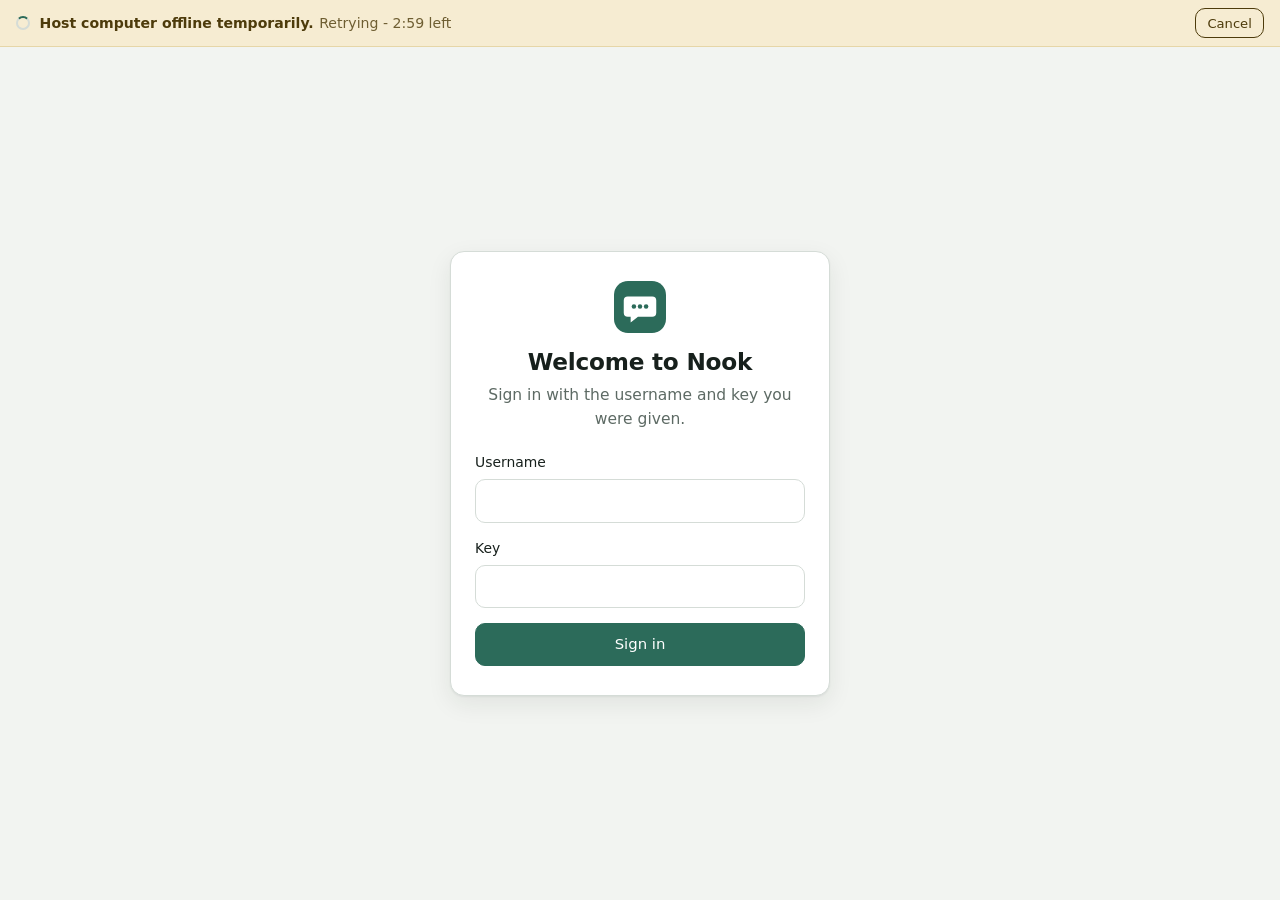
==== commit baced127: "Frontend: offline mode from a local cache, reusable banners, and the new settings/admin screens - Ho" ====
--- a/docs/index.html
+++ b/docs/index.html
@@ -10,26 +10,20 @@
   <link rel="manifest" href="manifest.webmanifest">
   <link rel="icon" href="icons/icon.svg" type="image/svg+xml">
   <link rel="apple-touch-icon" href="icons/icon-192.png">
-  <link rel="stylesheet" href="style.css">
+  <link rel="stylesheet" href="style.css?v=6">
   <script>
     // Apply the saved theme before first paint (no flash).
-    try { var t = JSON.parse(localStorage.getItem("theme")); if (t === "light" || t === "dark") document.documentElement.dataset.theme = t; } catch (e) {}
+    try { var t = JSON.parse(localStorage.getItem("theme")); if (t === "light" || t === "dark") document.documentElement.dataset.theme = t;
+      var d = JSON.parse(localStorage.getItem("display")) || {}; if (d.text) document.documentElement.dataset.text = d.text; if (d.density) document.documentElement.dataset.density = d.density; } catch (e) {}
   </script>
 </head>
 <body>
+  <!-- Banners: host offline, Nook off, maintenance, announcement (built by app.js) -->
+  <div id="banners" class="banners" aria-live="polite"></div>
+
   <!-- Loading -->
   <section id="view-loading" class="center-view">
     <div class="spinner" aria-label="Loading"></div>
-  </section>
-
-  <!-- Offline / not working -->
-  <section id="view-offline" class="center-view" hidden>
-    <div class="card narrow">
-      <div class="status-mark off" aria-hidden="true"></div>
-      <h1>Currently not working</h1>
-      <p class="muted" id="offline-detail">The host's computer is offline. Try again later.</p>
-      <button class="btn primary" id="offline-retry">Try again</button>
-    </div>
   </section>
 
   <!-- Disabled -->
@@ -109,6 +103,7 @@
           <span id="chat-title">New chat</span>
         </div>
         <button class="icon-btn" id="rename-chat" aria-label="Rename chat" title="Rename chat" data-icon="edit" hidden></button>
+        <button class="icon-btn" id="share-chat" aria-label="Share chat" title="Share chat as a file" data-icon="share" hidden></button>
         <button class="icon-btn" id="delete-chat" aria-label="Delete chat" title="Delete chat" data-icon="trash" hidden></button>
       </header>
       <div id="messages" class="messages"></div>
@@ -119,6 +114,13 @@
           <div class="composer-row">
             <button class="icon-btn" id="attach-btn" type="button" aria-label="Attach text files" title="Attach text or code files" data-icon="clip"></button>
             <input id="file-input" type="file" multiple hidden>
+            <select id="chat-style" class="style-pick" aria-label="Reply style for this chat" title="Reply style for this chat">
+              <option value="inherit">Style: my default</option>
+              <option value="">Style: normal</option>
+              <option value="short">Style: short</option>
+              <option value="detailed">Style: detailed</option>
+              <option value="beginner">Style: explain simply</option>
+            </select>
             <span class="composer-hint muted" id="composer-hint"></span>
             <button class="send-btn" id="send" type="submit" aria-label="Send" title="Send" data-icon="send"></button>
             <button class="send-btn stop" id="stop" type="button" aria-label="Stop" title="Stop" data-icon="stop" hidden></button>
@@ -150,6 +152,24 @@
       <span class="icon-spacer"></span>
     </header>
     <div class="admin-body">
+      <div class="card" id="system-card">
+        <h2>Nook status</h2>
+        <label class="switch-row"><input type="checkbox" id="sys-nook-off">
+          <span><b>Switch Nook off</b><span class="field-help">Stops the model now to free the GPU and refuses all chats, yours too. Everything else keeps working.</span></span></label>
+        <label class="switch-row"><input type="checkbox" id="sys-maintenance">
+          <span><b>Maintenance mode</b><span class="field-help">Only you can chat. Everyone else sees a maintenance note.</span></span></label>
+        <label>Announcement <span class="field-help">Shown at the top for everyone. Leave empty for none.</span>
+          <div class="row gap"><input id="sys-announcement" maxlength="300"><button class="btn small" type="button" id="sys-announce-save">Save</button></div>
+        </label>
+      </div>
+      <div class="card" id="activity-card">
+        <h2>Activity</h2>
+        <p class="field-help">Replies and tokens per account. Counts only - chat content is never shown here.</p>
+        <div class="table-wrap"><table class="activity"><thead><tr><th>Account</th><th>Today</th><th>7 days</th><th>Last active</th></tr></thead><tbody id="activity-rows"></tbody></table></div>
+        <div class="hours-head">Busiest hours, last 7 days</div>
+        <div class="usage-chart hours" id="hours-chart"></div>
+        <div class="usage-axis muted"><span>00</span><span>06</span><span>12</span><span>18</span><span>23</span></div>
+      </div>
       <form class="card" id="create-form">
         <h2>Create account</h2>
         <div class="grid3">
@@ -175,25 +195,103 @@
   </section>
 
   <!-- Settings dialog -->
-  <dialog id="settings-dialog" class="dialog">
+  <dialog id="settings-dialog" class="dialog wide">
     <form method="dialog" id="settings-form">
       <h2>Settings</h2>
-      <label>Custom instructions
-        <span class="field-help">Nook reads these before every chat. For example how you'd like answers written, or things to keep in mind about you.</span>
-        <textarea name="instructions" rows="7" maxlength="2000"></textarea>
-        <span class="counter" data-counter-for="instructions"></span>
-      </label>
-      <fieldset class="theme-pick">
-        <legend>Theme</legend>
-        <label><input type="radio" name="theme" value="system"> System</label>
-        <label><input type="radio" name="theme" value="light"> Light</label>
-        <label><input type="radio" name="theme" value="dark"> Dark</label>
-      </fieldset>
+      <div class="tabs settings-tabs" role="tablist">
+        <button class="tab active" type="button" data-stab="general">General</button>
+        <button class="tab" type="button" data-stab="usage">Usage</button>
+        <button class="tab" type="button" data-stab="account">Account</button>
+      </div>
+      <section data-spane="general">
+        <label>Custom instructions
+          <span class="field-help">Nook reads these before every chat. For example how you'd like answers written, or things to keep in mind about you.</span>
+          <textarea name="instructions" rows="6" maxlength="2000"></textarea>
+          <span class="counter" data-counter-for="instructions"></span>
+        </label>
+        <label>Reply style
+          <span class="field-help">Your default for new chats. You can change it per chat next to the message box.</span>
+          <select name="reply_style">
+            <option value="">Normal</option>
+            <option value="short">Short</option>
+            <option value="detailed">Detailed</option>
+            <option value="beginner">Explain like I'm new</option>
+          </select>
+        </label>
+        <fieldset class="theme-pick">
+          <legend>Theme</legend>
+          <label><input type="radio" name="theme" value="system"> System</label>
+          <label><input type="radio" name="theme" value="light"> Light</label>
+          <label><input type="radio" name="theme" value="dark"> Dark</label>
+        </fieldset>
+        <fieldset class="theme-pick">
+          <legend>Text size <span class="field-help inline">(this device)</span></legend>
+          <label><input type="radio" name="text" value="small"> Small</label>
+          <label><input type="radio" name="text" value=""> Medium</label>
+          <label><input type="radio" name="text" value="large"> Large</label>
+        </fieldset>
+        <fieldset class="theme-pick">
+          <legend>Density <span class="field-help inline">(this device)</span></legend>
+          <label><input type="radio" name="density" value=""> Comfortable</label>
+          <label><input type="radio" name="density" value="compact"> Compact</label>
+        </fieldset>
+      </section>
+      <section data-spane="usage" hidden>
+        <p id="usage-summary"></p>
+        <div class="usage-chart" id="usage-chart" aria-label="Tokens per day, last 30 days"></div>
+        <div class="usage-axis muted"><span id="usage-from"></span><span>Today</span></div>
+      </section>
+      <section data-spane="account" hidden>
+        <div class="setting-row">
+          <div><b>Export my chats</b><span class="field-help">Everything you've written, with your projects and instructions.</span></div>
+          <div class="row gap"><button class="btn small" type="button" id="export-json">JSON</button><button class="btn small" type="button" id="export-md">Markdown</button></div>
+        </div>
+        <div class="setting-row">
+          <div><b>Change my key</b><span class="field-help">Your current key stops working right away, here and on other devices.</span></div>
+          <button class="btn small" type="button" id="rotate-me">Change key</button>
+        </div>
+        <div class="card keybox" id="my-keybox" hidden>
+          <b>Your new key</b>
+          <p class="field-help">Shown only once. Save it now - you'll need it to sign in on other devices.</p>
+          <div class="row gap"><code id="my-key" class="keytext"></code><button class="btn small" type="button" id="my-key-copy">Copy</button></div>
+        </div>
+        <div class="setting-row" id="delete-me-row">
+          <div><b>Delete my account</b><span class="field-help">Deletes your chats, projects and files for good.</span></div>
+          <button class="btn small danger" type="button" id="delete-me">Delete account</button>
+        </div>
+      </section>
       <p class="error" id="settings-error" hidden></p>
       <div class="dialog-actions">
         <button class="btn ghost" value="cancel" formnovalidate>Cancel</button>
         <button class="btn primary" value="save" id="settings-save">Save</button>
       </div>
+    </form>
+  </dialog>
+
+  <!-- Delete account dialog -->
+  <dialog id="delete-me-dialog" class="dialog">
+    <form method="dialog">
+      <h2>Delete your account?</h2>
+      <p class="muted">This deletes your chats, projects and files and can't be undone. Type your username to confirm.</p>
+      <label>Username <input name="confirm" autocomplete="off" autocapitalize="none" spellcheck="false" required></label>
+      <p class="error" id="delete-me-error" hidden></p>
+      <div class="dialog-actions">
+        <button class="btn ghost" value="cancel" formnovalidate>Cancel</button>
+        <button class="btn primary danger-fill" value="delete">Delete my account</button>
+      </div>
+    </form>
+  </dialog>
+
+  <!-- Share dialog -->
+  <dialog id="share-dialog" class="dialog">
+    <form method="dialog">
+      <h2>Share this chat</h2>
+      <p class="muted">Download it as a file you can send to someone. Attached files aren't included.</p>
+      <div class="row gap">
+        <button class="btn" type="button" id="share-html"><span data-icon="download"></span>Web page (.html)</button>
+        <button class="btn" type="button" id="share-md"><span data-icon="download"></span>Markdown (.md)</button>
+      </div>
+      <div class="dialog-actions"><button class="btn ghost" value="cancel">Close</button></div>
     </form>
   </dialog>
 
@@ -255,6 +353,6 @@
   </dialog>
 
   <div id="toast" class="toast" hidden role="status"></div>
-  <script src="app.js"></script>
+  <script src="app.js?v=6"></script>
 </body>
 </html>
--- a/docs/style.css
+++ b/docs/style.css
@@ -45,7 +45,8 @@
 html, body { height: 100%; margin: 0; }
 body {
   background: var(--bg); color: var(--text);
-  font: 15.5px/1.6 var(--font);
+  font: .97rem/1.6 var(--font);
+  display: flex; flex-direction: column;
   -webkit-font-smoothing: antialiased; overflow: hidden;
   -webkit-tap-highlight-color: transparent;
 }
@@ -103,7 +104,7 @@
 .counter.over { color: var(--danger); }
 
 /* ---------- centered views ---------- */
-.center-view { height: 100%; display: grid; place-items: center; padding: 16px; }
+.center-view { flex: 1; min-height: 0; overflow-y: auto; display: grid; place-items: center; padding: 16px; }
 .card { background: var(--surface); border: 1px solid var(--line); border-radius: var(--radius); padding: 1.3rem; }
 .card.narrow { width: 100%; max-width: 380px; text-align: center; box-shadow: var(--shadow); padding: 1.8rem 1.5rem; }
 .card.narrow label, .card.narrow .error { text-align: left; }
@@ -118,9 +119,11 @@
   border: 3px solid var(--line); border-top-color: var(--accent); animation: spin 1s linear infinite;
 }
 @keyframes spin { to { transform: rotate(360deg); } }
+.wait-spinner { margin: 0 auto 1rem; }
+.wait-text { font-variant-numeric: tabular-nums; }
 
 /* ---------- app layout ---------- */
-.app { height: 100%; display: flex; position: relative; }
+.app { flex: 1; min-height: 0; display: flex; position: relative; }
 .drawer {
   width: 288px; flex-shrink: 0; background: var(--bg); border-right: 1px solid var(--line);
   display: flex; flex-direction: column; padding-top: var(--safe-t);
@@ -221,6 +224,14 @@
 .codeblock-head .btn .ico { width: 14px; height: 14px; }
 .codeblock pre { margin: 0; padding: .8rem 1rem; overflow-x: auto; font-size: .84rem; line-height: 1.5; }
 .cursor::after { content: ""; display: inline-block; width: .55em; height: .55em; margin-left: .2em; border-radius: 50%; background: var(--accent); animation: pulse 1s ease-in-out infinite; vertical-align: middle; }
+.status-line { display: inline-flex; align-items: center; gap: .55rem; color: var(--muted); font-size: .92rem; }
+.status-dot { width: .55em; height: .55em; border-radius: 50%; background: var(--accent); animation: pulse 1s ease-in-out infinite; }
+.status-line.waking span:last-child {
+  background: linear-gradient(90deg, var(--muted) 30%, var(--accent) 50%, var(--muted) 70%) 0 0 / 200% 100%;
+  -webkit-background-clip: text; background-clip: text; color: transparent; animation: shimmer 1.8s linear infinite;
+}
+@keyframes shimmer { to { background-position: -200% 0; } }
+.status-hint { font-size: .82rem; color: var(--muted); margin-top: .35rem; }
 @keyframes pulse { 50% { opacity: .25; transform: scale(.8); } }
 
 /* empty state */
@@ -308,10 +319,10 @@
 .file-list .name { flex: 1; min-width: 0; overflow: hidden; text-overflow: ellipsis; white-space: nowrap; }
 
 /* ---------- admin ---------- */
-.admin { height: 100%; display: flex; flex-direction: column; background: var(--bg); }
+.admin { flex: 1; min-height: 0; display: flex; flex-direction: column; background: var(--bg); }
 .admin .topbar { background: var(--bg); }
 .admin .topbar-title { justify-content: center; }
-.admin-body { flex: 1; overflow-y: auto; padding: 18px 16px 32px; display: grid; gap: 14px; align-content: start; max-width: 900px; width: 100%; margin: 0 auto; }
+.admin-body { flex: 1; overflow-y: auto; padding: 18px 16px 32px; display: grid; grid-template-columns: minmax(0, 1fr); gap: 14px; align-content: start; max-width: 900px; width: 100%; margin: 0 auto; }
 .grid3 { display: grid; grid-template-columns: 1fr; gap: 0 12px; }
 .search { font-size: 1rem; }
 .keybox { border-color: var(--accent); background: var(--accent-soft); }
@@ -366,3 +377,65 @@
 @media (prefers-reduced-motion: reduce) {
   *, *::before, *::after { animation: none !important; transition: none !important; }
 }
+
+/* ---------- banners (offline, Nook off, maintenance, announcement) ---------- */
+.banners { flex-shrink: 0; padding-top: var(--safe-t); }
+.banners:empty { display: none; }
+.banners:not(:empty) ~ * .topbar, .banners:not(:empty) ~ * .drawer { padding-top: 6px; }
+.banner {
+  display: flex; align-items: center; gap: .6rem; flex-wrap: wrap; padding: .5rem 1rem;
+  font-size: .88rem; border-bottom: 1px solid var(--line); background: var(--surface-2); color: var(--text);
+}
+.banner.warn { background: #f6ecd2; color: #4d3b0b; border-color: #e6d6a8; }
+.banner.off { background: var(--accent-soft); }
+.banner .banner-text { flex: 1; min-width: 12rem; }
+.banner .banner-text b { font-weight: 650; }
+.banner .banner-sub { color: inherit; opacity: .8; margin-left: .35rem; font-variant-numeric: tabular-nums; }
+.banner .btn { padding: .22rem .7rem; font-size: .82rem; background: transparent; border-color: currentColor; color: inherit; }
+.banner .spinner { width: 14px; height: 14px; border-width: 2px; flex-shrink: 0; }
+.banner .x { border: 0; background: transparent; color: inherit; cursor: pointer; opacity: .7; padding: 0 .2rem; font-size: 1.1rem; line-height: 1; }
+@media (prefers-color-scheme: dark) { :root:not([data-theme="light"]) .banner.warn { background: #3a3220; color: #f1dfae; border-color: #554826; } }
+:root[data-theme="dark"] .banner.warn { background: #3a3220; color: #f1dfae; border-color: #554826; }
+.offline-note { margin: auto; max-width: 420px; text-align: center; color: var(--muted); padding: 24px; }
+.composer textarea:disabled { cursor: not-allowed; }
+
+/* ---------- per-chat reply style ---------- */
+.style-pick {
+  width: auto; border: 0; background: transparent; color: var(--muted); font-size: .8rem;
+  padding: .3rem .4rem; border-radius: 8px; cursor: pointer; max-width: 46%;
+}
+.style-pick:hover { background: var(--hover); color: var(--text); }
+
+/* ---------- settings ---------- */
+.settings-tabs { margin: 0 0 1rem; width: fit-content; }
+.field-help.inline { display: inline; }
+.setting-row { display: flex; align-items: center; justify-content: space-between; gap: 12px; padding: .8rem 0; border-top: 1px solid var(--line); flex-wrap: wrap; }
+.setting-row:first-child { border-top: 0; padding-top: 0; }
+.setting-row > div:first-child { flex: 1; min-width: 14rem; }
+#my-keybox { margin: .2rem 0 .6rem; padding: .9rem; }
+.usage-chart { display: flex; align-items: flex-end; gap: 2px; height: 120px; padding: 6px 0 0; border-bottom: 1px solid var(--line); }
+.usage-chart .bar { flex: 1; background: var(--accent); border-radius: 3px 3px 0 0; min-height: 1px; opacity: .85; }
+.usage-chart .bar.zero { background: var(--line); }
+.usage-chart.hours { height: 80px; }
+.usage-axis { display: flex; justify-content: space-between; font-size: .74rem; margin-top: .25rem; }
+
+/* ---------- admin system + activity ---------- */
+.switch-row { display: flex; gap: .7rem; align-items: flex-start; font-weight: 400; cursor: pointer; }
+.switch-row input { width: 18px; height: 18px; margin-top: .15rem; accent-color: var(--accent); flex-shrink: 0; }
+.switch-row b { font-weight: 600; }
+#system-card .row input { flex: 1; width: auto; }
+.table-wrap { overflow-x: auto; margin: .6rem 0 1rem; }
+.activity { width: 100%; border-collapse: collapse; font-size: .86rem; font-variant-numeric: tabular-nums; }
+.activity th { text-align: left; font-weight: 600; color: var(--muted); font-size: .78rem; padding: .3rem .5rem; border-bottom: 1px solid var(--line); }
+.activity td { padding: .4rem .5rem; border-bottom: 1px solid var(--line); white-space: nowrap; }
+.activity td .muted { font-size: .78rem; }
+.hours-head { font-size: .82rem; font-weight: 600; color: var(--muted); }
+
+/* ---------- display preferences (per device) ---------- */
+:root[data-text="small"] { font-size: 14.5px; }
+:root[data-text="large"] { font-size: 17.5px; }
+:root[data-density="compact"] .messages { gap: 6px; padding-top: 14px; }
+:root[data-density="compact"] .item { min-height: 30px; padding: .3rem .6rem; }
+:root[data-density="compact"] .bubble p { margin-bottom: .45rem; }
+:root[data-density="compact"] .msg.user .bubble { padding: .4rem .8rem; }
+:root[data-density="compact"] .msg-tools { margin-top: 0; }
